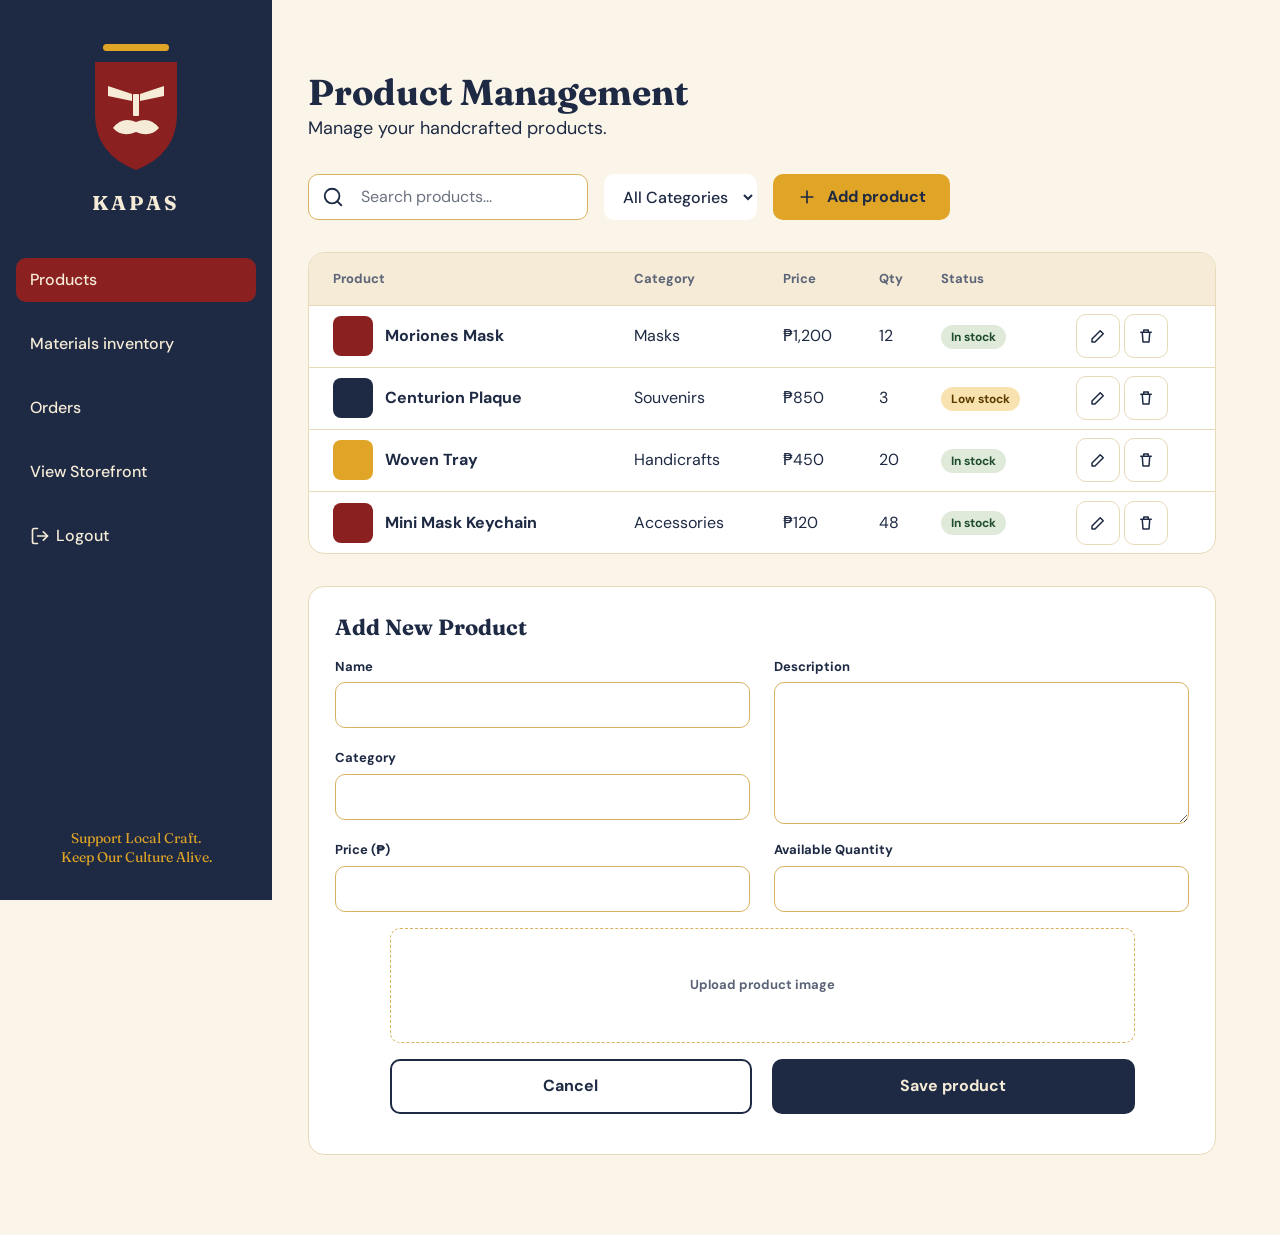
==== product management/index.html @ b1a18eb8 "Push product management folder This is only HTML and CSS for product management, no JS yet." ====
<!doctype html>
<html lang="en">
<head>
  <meta charset="utf-8">
  <meta name="viewport" content="width=device-width, initial-scale=1">
  <title>Product Management</title>
  <link rel="preconnect" href="https://fonts.googleapis.com">
  <link rel="preconnect" href="https://fonts.gstatic.com" crossorigin>
  <link href="https://fonts.googleapis.com/css2?family=DM+Sans:wght@400;500;700&family=Fraunces:opsz,wght@9..144,600;9..144,700&display=swap" rel="stylesheet">
  <link rel="stylesheet" href="styles.css">
</head>
<body>
  <a class="skip-link" href="#main">Skip to main content</a>

  <div class="app">
    <!-- Sidebar -->
    <aside class="sidebar">
      <a class="brand" href="/" aria-label="KAPAS home">
        <svg class="brand__logo" width="90" height="130" viewBox="0 0 90 130" aria-hidden="true" focusable="false">
          <rect x="12" y="0" width="66" height="7" rx="3.5" fill="#E0A526"/>
          <path d="M4 18H86V70Q86 110 45 126Q4 110 4 70Z" fill="#8B2020"/>
          <path d="M17 42L41 50V57L17 52ZM73 42L49 50V57L73 52Z" fill="#F5EBD7"/>
          <rect x="42" y="50" width="6" height="22" rx="1" fill="#F5EBD7"/>
          <path d="M22 84Q31 72 45 78Q59 72 68 84Q59 94 45 88Q31 94 22 84Z" fill="#F5EBD7"/>
        </svg>
        <span class="brand__name">KAPAS</span>
      </a>

      <nav class="sidebar__nav" aria-label="Main">
        <ul>
          <li><a href="products.html" aria-current="page">Products</a></li>
          <li><a href="materials.html">Materials inventory</a></li>
          <li><a href="orders.html">Orders</a></li>
          <li><a href="/">View Storefront</a></li>
          <li>
            <a class="with-icon" href="logout">
              <svg width="20" height="20" viewBox="0 0 24 24" fill="none" stroke="currentColor" stroke-width="2" stroke-linecap="round" stroke-linejoin="round" aria-hidden="true" focusable="false"><path d="M9 21H5a2 2 0 0 1-2-2V5a2 2 0 0 1 2-2h4"/><path d="M16 17l5-5-5-5"/><path d="M21 12H9"/></svg>
              Logout
            </a>
          </li>
        </ul>
      </nav>

      <footer class="sidebar__footer">
        <p>Support Local Craft.<br>Keep Our Culture Alive.</p>
      </footer>
    </aside>

    <!-- Main content -->
    <main class="content" id="main">
      <header class="page-header">
        <h1>Product Management</h1>
        <p>Manage your handcrafted products.</p>
      </header>

      <form class="toolbar" role="search" aria-label="Filter products">
        <div class="search">
          <label class="visually-hidden" for="search">Search products</label>
          <svg width="22" height="22" viewBox="0 0 24 24" fill="none" stroke="currentColor" stroke-width="2" stroke-linecap="round" aria-hidden="true" focusable="false"><circle cx="11" cy="11" r="8"/><path d="M21 21l-4.3-4.3"/></svg>
          <input class="field" type="search" id="search" name="q" placeholder="Search products...">
        </div>

        <div class="select">
          <label class="visually-hidden" for="filter-category">Filter by category</label>
          <select class="field" id="filter-category" name="category">
            <option>All Categories</option>
            <option>Masks</option>
            <option>Souvenirs</option>
            <option>Handicrafts</option>
            <option>Accessories</option>
          </select>
        </div>

        <a class="btn btn--gold" href="#add-product">
          <svg width="20" height="20" viewBox="0 0 24 24" fill="none" stroke="currentColor" stroke-width="2" stroke-linecap="round" aria-hidden="true" focusable="false"><path d="M12 5v14M5 12h14"/></svg>
          Add product
        </a>
      </form>

      <!-- Product list -->
      <section class="panel" aria-labelledby="products-heading">
        <h2 class="visually-hidden" id="products-heading">Product list</h2>
        <div class="table-wrap" role="region" aria-labelledby="products-heading" tabindex="0">
          <table>
            <thead>
              <tr>
                <th scope="col">Product</th>
                <th scope="col">Category</th>
                <th scope="col">Price</th>
                <th scope="col">Qty</th>
                <th scope="col">Status</th>
                <th scope="col"><span class="visually-hidden">Actions</span></th>
              </tr>
            </thead>
            <tbody>
              <tr>
                <th scope="row"><span class="product"><span class="swatch swatch--crimson" aria-hidden="true"></span><img class="product-image" id="uploaded-product-image" alt="" aria-hidden="true" hidden>Moriones Mask</span></th>
                <td>Masks</td>
                <td>₱1,200</td>
                <td>12</td>
                <td><span class="status status--in">In stock</span></td>
                <td>
                  <div class="actions">
                    <button class="icon-btn" type="button" aria-label="Edit Moriones Mask"><svg width="18" height="18" viewBox="0 0 24 24" fill="none" stroke="currentColor" stroke-width="2" stroke-linecap="round" stroke-linejoin="round" aria-hidden="true" focusable="false"><path d="M4 20h4L19 9l-4-4L4 16z"/></svg></button>
                    <button class="icon-btn" type="button" aria-label="Delete Moriones Mask"><svg width="18" height="18" viewBox="0 0 24 24" fill="none" stroke="currentColor" stroke-width="2" stroke-linecap="round" stroke-linejoin="round" aria-hidden="true" focusable="false"><path d="M5 7h14M9 7V4h6v3M7 7l1 13h8l1-13"/></svg></button>
                  </div>
                </td>
              </tr>
              <tr>
                <th scope="row"><span class="product"><span class="swatch swatch--navy" aria-hidden="true"></span>Centurion Plaque</span></th>
                <td>Souvenirs</td>
                <td>₱850</td>
                <td>3</td>
                <td><span class="status status--low">Low stock</span></td>
                <td>
                  <div class="actions">
                    <button class="icon-btn" type="button" aria-label="Edit Centurion Plaque"><svg width="18" height="18" viewBox="0 0 24 24" fill="none" stroke="currentColor" stroke-width="2" stroke-linecap="round" stroke-linejoin="round" aria-hidden="true" focusable="false"><path d="M4 20h4L19 9l-4-4L4 16z"/></svg></button>
                    <button class="icon-btn" type="button" aria-label="Delete Centurion Plaque"><svg width="18" height="18" viewBox="0 0 24 24" fill="none" stroke="currentColor" stroke-width="2" stroke-linecap="round" stroke-linejoin="round" aria-hidden="true" focusable="false"><path d="M5 7h14M9 7V4h6v3M7 7l1 13h8l1-13"/></svg></button>
                  </div>
                </td>
              </tr>
              <tr>
                <th scope="row"><span class="product"><span class="swatch swatch--gold" aria-hidden="true"></span>Woven Tray</span></th>
                <td>Handicrafts</td>
                <td>₱450</td>
                <td>20</td>
                <td><span class="status status--in">In stock</span></td>
                <td>
                  <div class="actions">
                    <button class="icon-btn" type="button" aria-label="Edit Woven Tray"><svg width="18" height="18" viewBox="0 0 24 24" fill="none" stroke="currentColor" stroke-width="2" stroke-linecap="round" stroke-linejoin="round" aria-hidden="true" focusable="false"><path d="M4 20h4L19 9l-4-4L4 16z"/></svg></button>
                    <button class="icon-btn" type="button" aria-label="Delete Woven Tray"><svg width="18" height="18" viewBox="0 0 24 24" fill="none" stroke="currentColor" stroke-width="2" stroke-linecap="round" stroke-linejoin="round" aria-hidden="true" focusable="false"><path d="M5 7h14M9 7V4h6v3M7 7l1 13h8l1-13"/></svg></button>
                  </div>
                </td>
              </tr>
              <tr>
                <th scope="row"><span class="product"><span class="swatch swatch--crimson" aria-hidden="true"></span>Mini Mask Keychain</span></th>
                <td>Accessories</td>
                <td>₱120</td>
                <td>48</td>
                <td><span class="status status--in">In stock</span></td>
                <td>
                  <div class="actions">
                    <button class="icon-btn" type="button" aria-label="Edit Mini Mask Keychain"><svg width="18" height="18" viewBox="0 0 24 24" fill="none" stroke="currentColor" stroke-width="2" stroke-linecap="round" stroke-linejoin="round" aria-hidden="true" focusable="false"><path d="M4 20h4L19 9l-4-4L4 16z"/></svg></button>
                    <button class="icon-btn" type="button" aria-label="Delete Mini Mask Keychain"><svg width="18" height="18" viewBox="0 0 24 24" fill="none" stroke="currentColor" stroke-width="2" stroke-linecap="round" stroke-linejoin="round" aria-hidden="true" focusable="false"><path d="M5 7h14M9 7V4h6v3M7 7l1 13h8l1-13"/></svg></button>
                  </div>
                </td>
              </tr>
            </tbody>
          </table>
        </div>
      </section>

      <!-- Add product form -->
      <section class="panel panel--form" id="add-product" aria-labelledby="add-heading">
        <h2 id="add-heading">Add New Product</h2>

        <form class="form" action="#" method="post" enctype="multipart/form-data">
          <div class="form__field">
            <label for="name">Name</label>
            <input class="field" type="text" id="name" name="name" required>
          </div>

          <div class="form__field form__field--tall">
            <label for="description">Description</label>
            <textarea class="field" id="description" name="description" rows="5"></textarea>
          </div>

          <div class="form__field">
            <label for="category">Category</label>
            <input class="field" type="text" id="category" name="category" list="categories">
            <datalist id="categories">
              <option value="Masks">
              <option value="Souvenirs">
              <option value="Handicrafts">
              <option value="Accessories">
            </datalist>
          </div>

          <div class="form__field">
            <label for="price">Price (₱)</label>
            <input class="field" type="number" id="price" name="price" min="0" step="0.01" inputmode="decimal" required>
          </div>

          <div class="form__field">
            <label for="quantity">Available Quantity</label>
            <input class="field" type="number" id="quantity" name="quantity" min="0" step="1" inputmode="numeric" required>
          </div>

          <div class="form__field form__field--wide">
            <label class="dropzone" for="image">
              <span id="image-upload-label">Upload product image</span>
              <input class="visually-hidden" type="file" id="image" name="image" accept="image/*">
            </label>
          </div>

          <div class="form__actions">
            <button class="btn btn--outline" type="reset">Cancel</button>
            <button class="btn btn--navy" type="submit">Save product</button>
          </div>
        </form>
      </section>
    </main>
  </div>
</body>
</html>
---- product management/styles.css ----
/* Tokens */
:root {
  --navy: #1e2a44;
  --crimson: #8b2020;
  --gold: #e0a526;
  --cream: #f5ebd7;
  --page: #faf5e8;
  --line: #e8d9b8;
  --field-line: #d9b25f;
  --muted: #5c6477;
  --white: #ffffff;

  --font-display: "Fraunces", Georgia, serif;
  --font-body: "DM Sans", system-ui, sans-serif;

  --sidebar-w: 272px;
  --radius: 12px;
}

/*Base*/
*, *::before, *::after { box-sizing: border-box; }

body {
  margin: 0;
  font-family: var(--font-body);
  font-size: 16px;
  line-height: 1.5;
  color: var(--navy);
  background: var(--page);
}

h1, h2 { margin: 0; font-family: var(--font-display); font-weight: 700; line-height: 1.15; }
p { margin: 0; }
ul { margin: 0; padding: 0; list-style: none; }
a { color: inherit; text-decoration: none; }
button, input, select, textarea { font: inherit; color: inherit; }

:focus-visible { outline: 3px solid var(--gold); outline-offset: 2px; }

.visually-hidden {
  position: absolute !important;
  width: 1px; height: 1px;
  margin: -1px; padding: 0; border: 0;
  overflow: hidden; clip: rect(0 0 0 0); white-space: nowrap;
}

.skip-link {
  position: absolute; left: 16px; top: -60px; z-index: 10;
  padding: 10px 16px; border-radius: 8px;
  background: var(--gold); color: var(--navy); font-weight: 700;
}
.skip-link:focus { top: 16px; }

/* ---------- Layout ---------- */
.app {
  display: grid;
  grid-template-columns: var(--sidebar-w) minmax(0, 1fr);
  min-height: 100vh;
}

/* ---------- Sidebar ---------- */
.sidebar {
  position: sticky; top: 0;
  height: 100vh;
  display: flex; flex-direction: column;
  padding: 44px 16px 32px;
  background: var(--navy);
  color: var(--cream);
}

.brand {
  display: flex; flex-direction: column; align-items: center; gap: 14px;
  margin-bottom: 40px;
}
.brand__name {
  font-family: var(--font-display);
  font-weight: 700; font-size: 20px; letter-spacing: 0.16em;
}

.sidebar__nav ul { display: flex; flex-direction: column; gap: 20px; }
.sidebar__nav a {
  display: flex; align-items: center; gap: 6px;
  min-height: 44px; padding: 0 14px;
  border-radius: 10px;
  font-weight: 500;
  transition: background-color 0.15s;
}
.sidebar__nav a:hover { background: rgba(245, 235, 215, 0.1); }
.sidebar__nav a[aria-current="page"] { background: var(--crimson); }

.sidebar__footer {
  margin-top: auto;
  text-align: center;
  font-family: var(--font-display);
  font-size: 14px; line-height: 1.4;
  color: var(--gold);
}

/* Main content*/
.content {
  display: flex; flex-direction: column; gap: 32px;
  padding: 72px 64px 80px 36px;
  max-width: 1200px;
}

.page-header h1 { font-size: 36px; }
.page-header p { margin-top: 2px; font-size: 18px; }

/*  Toolbar */
.toolbar { display: flex; flex-wrap: wrap; gap: 16px; align-items: center; }

.search { position: relative; flex: 0 1 280px; min-width: 220px; }
.search svg {
  position: absolute; left: 14px; top: 50%; transform: translateY(-50%);
  pointer-events: none; color: var(--navy);
}
.search .field { padding-left: 52px; }

.select { flex: 0 0 auto; }
.select .field { background-color: var(--white); border-color: transparent; padding-right: 12px; font-weight: 500; }

/* Fields */
.field {
  width: 100%;
  min-height: 46px;
  padding: 10px 14px;
  background: var(--white);
  border: 1.5px solid var(--field-line);
  border-radius: 10px;
}
.field::placeholder { color: #6b7280; }
.field:focus-visible { outline-offset: 0; border-color: var(--navy); }
textarea.field { resize: vertical; }

/* Buttons*/
.btn {
  display: inline-flex; align-items: center; justify-content: center; gap: 10px;
  min-height: 46px; padding: 0 22px;
  border: 2px solid transparent; border-radius: 10px;
  font-weight: 700; cursor: pointer;
  transition: filter 0.15s;
}
.btn:hover { filter: brightness(1.08); }
.btn--gold { background: var(--gold); color: var(--navy); }
.btn--navy { background: var(--navy); color: var(--cream); }
.btn--outline { background: var(--white); color: var(--navy); border-color: var(--navy); }

.icon-btn {
  display: inline-flex; align-items: center; justify-content: center;
  width: 44px; height: 44px;
  background: var(--white);
  border: 1.5px solid var(--line);
  border-radius: 10px;
  cursor: pointer;
}
.icon-btn:hover { border-color: var(--navy); }

/* Panels*/
.panel {
  background: var(--white);
  border: 1px solid var(--line);
  border-radius: 16px;
  overflow: hidden;
}

/* Table */
.table-wrap { overflow-x: auto; }

table { width: 100%; min-width: 760px; border-collapse: collapse; }

thead th {
  padding: 16px 12px;
  background: var(--cream);
  color: var(--muted);
  font-size: 13px; font-weight: 700; text-align: left;
}
tbody th, tbody td {
  padding: 8px 12px;
  height: 62px;
  border-top: 1px solid var(--line);
  text-align: left; vertical-align: middle;
}
tbody th { font-weight: 700; }
thead th:first-child, tbody th { padding-left: 24px; }

.product { display: flex; align-items: center; gap: 12px; }
.swatch { flex: none; width: 40px; height: 40px; border-radius: 8px; }
.swatch--crimson { background: var(--crimson); }
.swatch--navy { background: var(--navy); }
.swatch--gold { background: var(--gold); }
.product-image { flex: none; width: 40px; height: 40px; border-radius: 8px; object-fit: cover; }

.status {
  display: inline-block;
  padding: 3px 10px;
  border-radius: 99px;
  font-size: 12px; font-weight: 700; white-space: nowrap;
}
.status--in { background: #dfeadb; color: #1f4d2b; }
.status--low { background: #f8e3b0; color: #5c3b00; }

.actions { display: flex; gap: 4px; }

/*  Form  */
.panel--form { padding: 28px 26px 40px; overflow: visible; }
.panel--form h2 { font-size: 22px; margin-bottom: 16px; }

.form {
  display: grid;
  grid-template-columns: repeat(2, minmax(0, 1fr));
  gap: 16px 24px;
}
.form__field { display: flex; flex-direction: column; gap: 6px; }
.form__field label { font-size: 13px; font-weight: 700; }

.form__field--tall { grid-column: 2; grid-row: 1 / span 2; }
.form__field--tall .field { flex: 1; }

.form__field--wide, .form__actions {
  grid-column: 1 / -1;
  width: 100%; max-width: 745px; margin-inline: auto;
}

.dropzone {
  display: flex; align-items: center; justify-content: center;
  min-height: 115px;
  border: 1px dashed var(--field-line);
  border-radius: 10px;
  color: var(--muted); font-size: 14px; font-weight: 400;
  cursor: pointer;
}
.dropzone:hover, .dropzone:focus-within { border-color: var(--navy); color: var(--navy); }

.form__actions { display: grid; grid-template-columns: 1fr 1fr; gap: 20px; }
.form__actions .btn { min-height: 55px; }

/* Responsive */
@media (max-width: 960px) {
  .app { grid-template-columns: 1fr; }

  .sidebar {
    position: static; height: auto;
    flex-direction: row; flex-wrap: wrap; align-items: center; gap: 16px 24px;
    padding: 16px 20px;
  }
  .brand { flex-direction: row; margin: 0; }
  .brand__logo { width: 36px; height: auto; }
  .brand__name { font-size: 18px; }
  .sidebar__nav ul { flex-direction: row; flex-wrap: wrap; gap: 4px; }
  .sidebar__footer { display: none; }

  .content { padding: 40px 20px 56px; }
}

@media (max-width: 640px) {
  .page-header h1 { font-size: 30px; }
  .search, .select, .toolbar .btn { flex: 1 1 100%; }
  .select .field { border-color: var(--field-line); }

  .form { grid-template-columns: 1fr; }
  .form__field--tall { grid-column: auto; grid-row: auto; }
  .form__actions { grid-template-columns: 1fr; }
}

@media (prefers-reduced-motion: reduce) {
  * { transition: none !important; }
}
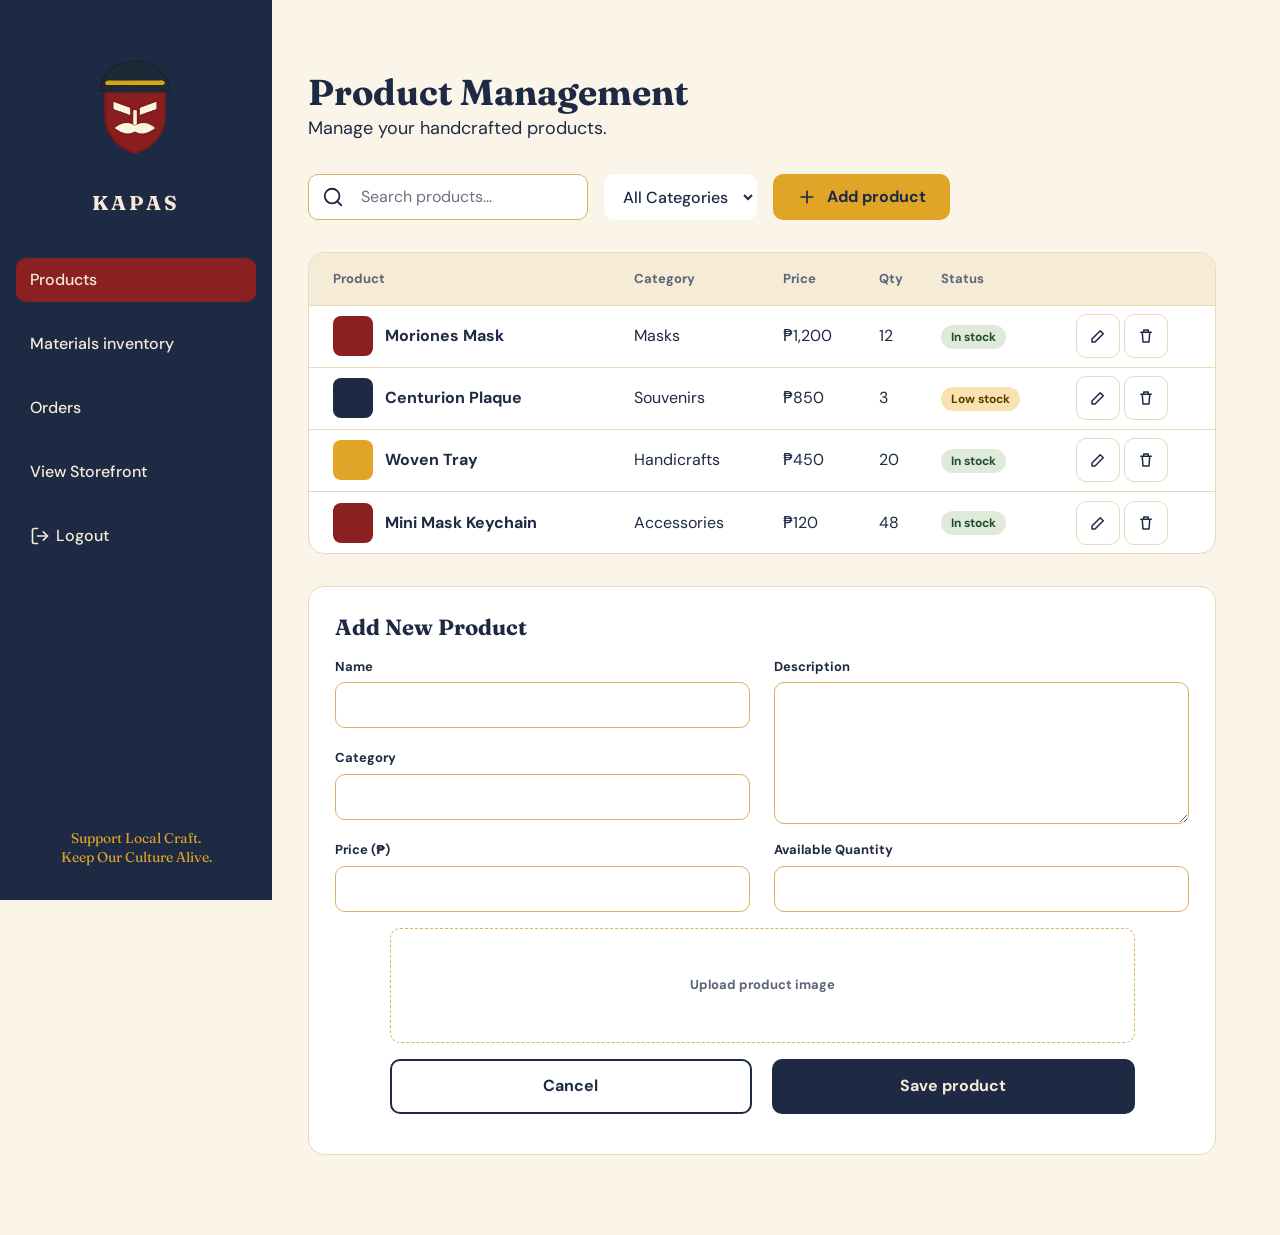
==== commit 0f019ff9: "Replace SVG logo with image tag for KAPAS branding in the sidebar" ====
--- a/product management/index.html
+++ b/product management/index.html
@@ -16,13 +16,7 @@
     <!-- Sidebar -->
     <aside class="sidebar">
       <a class="brand" href="/" aria-label="KAPAS home">
-        <svg class="brand__logo" width="90" height="130" viewBox="0 0 90 130" aria-hidden="true" focusable="false">
-          <rect x="12" y="0" width="66" height="7" rx="3.5" fill="#E0A526"/>
-          <path d="M4 18H86V70Q86 110 45 126Q4 110 4 70Z" fill="#8B2020"/>
-          <path d="M17 42L41 50V57L17 52ZM73 42L49 50V57L73 52Z" fill="#F5EBD7"/>
-          <rect x="42" y="50" width="6" height="22" rx="1" fill="#F5EBD7"/>
-          <path d="M22 84Q31 72 45 78Q59 72 68 84Q59 94 45 88Q31 94 22 84Z" fill="#F5EBD7"/>
-        </svg>
+        <img src="/images/KAPAS_logo.svg" alt="KAPAS logo" width="90" height="130">
         <span class="brand__name">KAPAS</span>
       </a>
 
